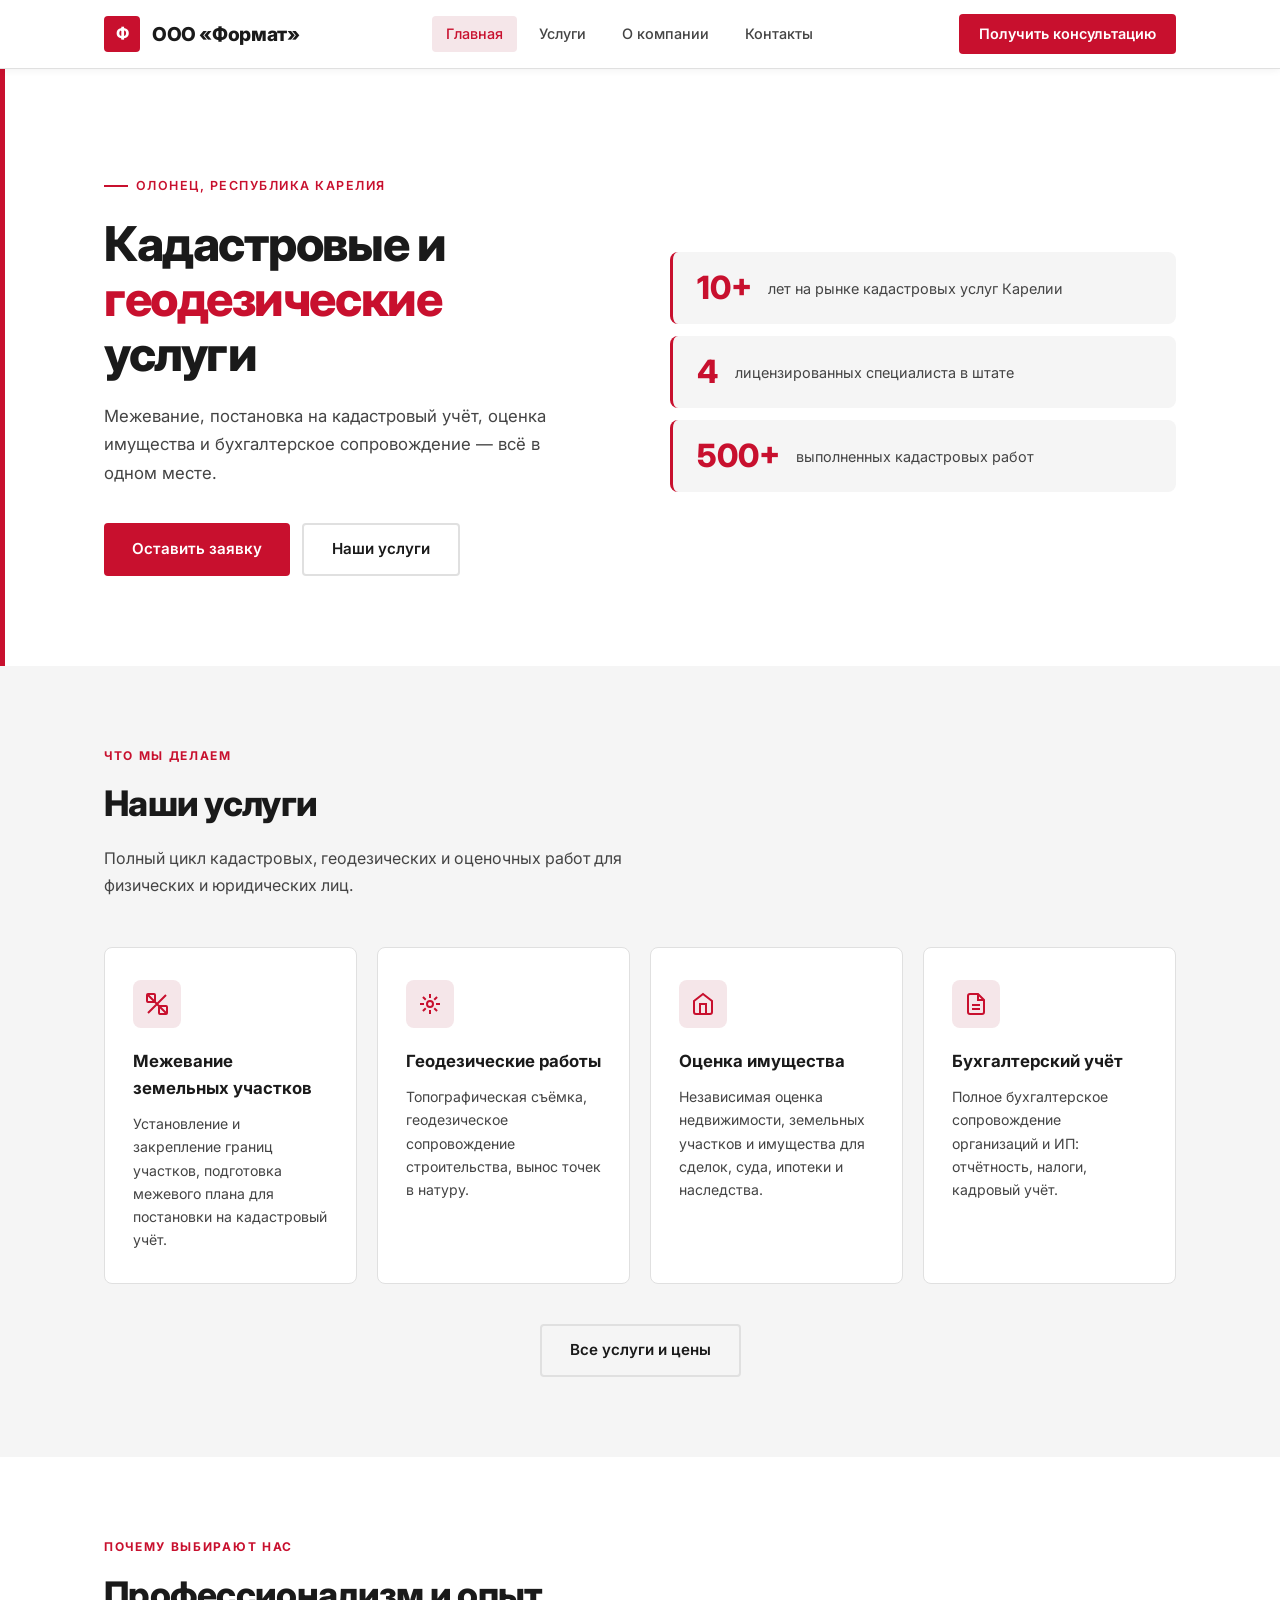
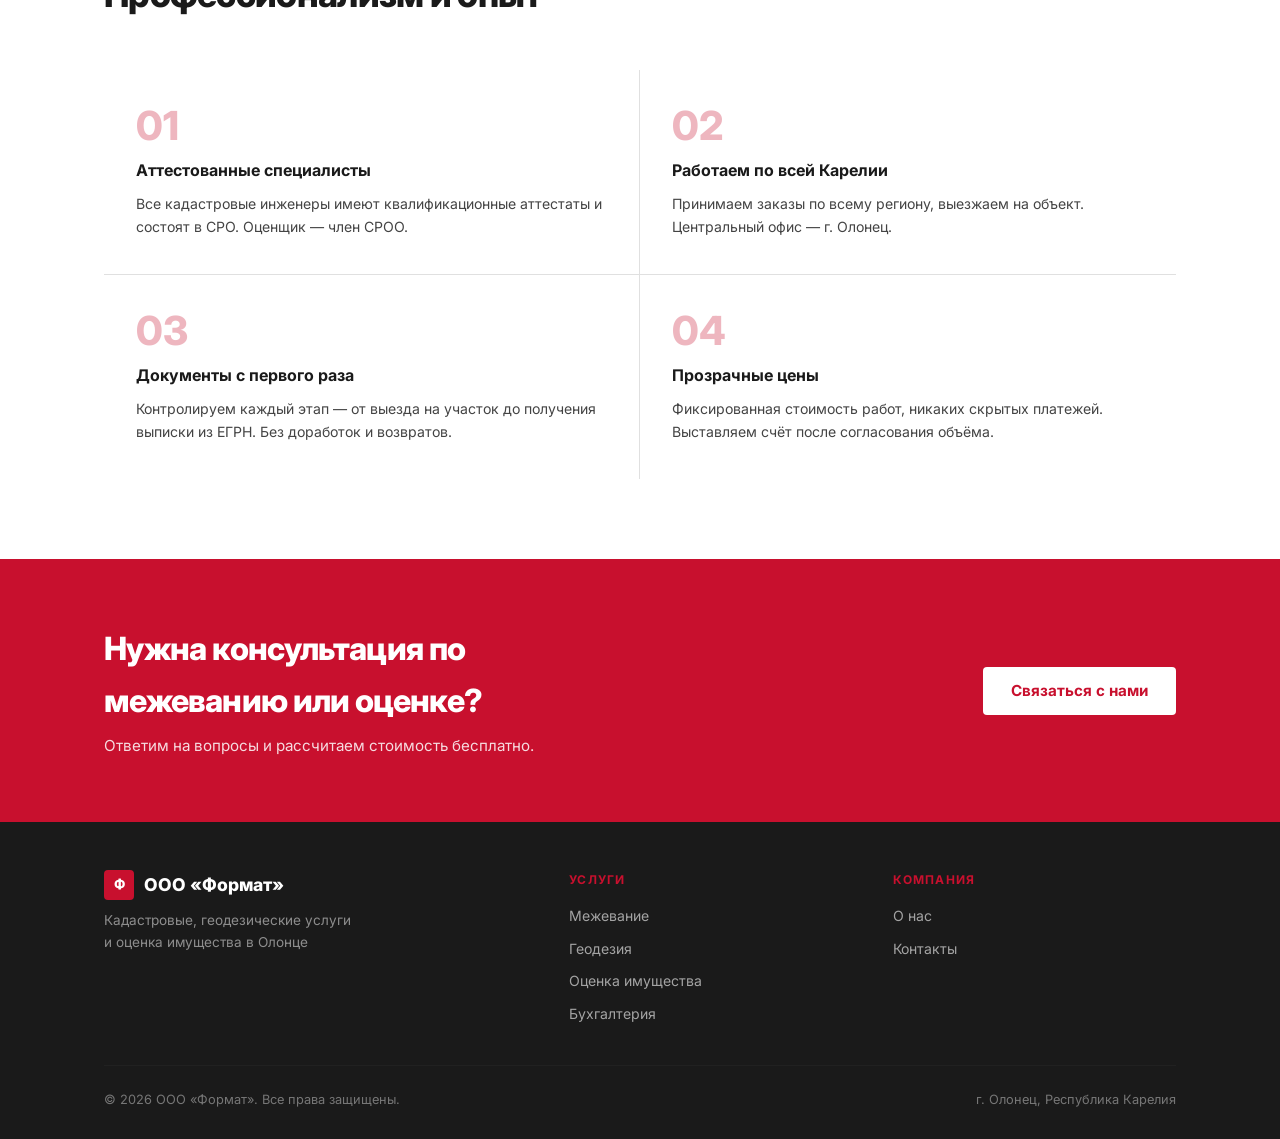
==== index.html @ ab5d1518 "Add files via upload" ====
<!DOCTYPE html>
<html lang="ru">
<head>
  <meta charset="UTF-8">
  <meta name="viewport" content="width=device-width, initial-scale=1.0">
  <title>ООО «Формат» — Кадастровые и геодезические услуги в Олонце</title>
  <meta name="description" content="Межевание, кадастровый учёт, оценка имущества, геодезия и бухгалтерское сопровождение в Олонце и Карелии.">
  <link rel="stylesheet" href="css/style.css">
</head>
<body>

<header class="header">
  <div class="container">
    <div class="header__inner">
      <a href="index.html" class="header__logo">
        <span class="header__logo-mark">Ф</span>
        ООО «Формат»
      </a>
      <nav class="header__nav">
        <a href="index.html" class="nav__link nav__link--active">Главная</a>
        <a href="services.html" class="nav__link">Услуги</a>
        <a href="about.html" class="nav__link">О компании</a>
        <a href="contacts.html" class="nav__link">Контакты</a>
      </nav>
      <a href="contacts.html" class="header__cta">Получить консультацию</a>
      <button class="header__burger" id="burger-btn" aria-label="Открыть меню">
        <span></span><span></span><span></span>
      </button>
    </div>
  </div>
  <nav class="mobile-nav" id="mobile-nav">
    <a href="index.html" class="nav__link">Главная</a>
    <a href="services.html" class="nav__link">Услуги</a>
    <a href="about.html" class="nav__link">О компании</a>
    <a href="contacts.html" class="nav__link">Контакты</a>
  </nav>
</header>

<!-- HERO -->
<section class="hero">
  <div class="container">
    <div class="hero__inner">
      <div class="hero__text">
        <div class="hero__eyebrow">Олонец, Республика Карелия</div>
        <h1 class="hero__title">
          Кадастровые и<br><span>геодезические</span><br>услуги
        </h1>
        <p class="hero__desc">
          Межевание, постановка на кадастровый учёт, оценка имущества и бухгалтерское сопровождение — всё в одном месте.
        </p>
        <div class="hero__actions">
          <a href="contacts.html" class="btn btn--primary">Оставить заявку</a>
          <a href="services.html" class="btn btn--outline">Наши услуги</a>
        </div>
      </div>
      <div class="hero__visual">
        <div class="hero__stat-card">
          <div class="hero__stat-num">10+</div>
          <div class="hero__stat-label">лет на рынке кадастровых услуг Карелии</div>
        </div>
        <div class="hero__stat-card">
          <div class="hero__stat-num">4</div>
          <div class="hero__stat-label">лицензированных специалиста в штате</div>
        </div>
        <div class="hero__stat-card">
          <div class="hero__stat-num">500+</div>
          <div class="hero__stat-label">выполненных кадастровых работ</div>
        </div>
      </div>
    </div>
  </div>
</section>

<!-- SERVICES PREVIEW -->
<section class="section section--gray">
  <div class="container">
    <div class="section__header">
      <div class="section__label">Что мы делаем</div>
      <h2 class="section__title">Наши услуги</h2>
      <p class="section__subtitle">Полный цикл кадастровых, геодезических и оценочных работ для физических и юридических лиц.</p>
    </div>
    <div class="services-grid">
      <div class="service-card">
        <div class="service-card__icon">
          <svg viewBox="0 0 24 24"><path d="M3 21l9-9m0 0l9-9M12 12L3 3m9 9l9 9"/><rect x="2" y="2" width="8" height="8" rx="1"/><rect x="14" y="14" width="8" height="8" rx="1"/></svg>
        </div>
        <div class="service-card__title">Межевание земельных участков</div>
        <div class="service-card__desc">Установление и закрепление границ участков, подготовка межевого плана для постановки на кадастровый учёт.</div>
      </div>
      <div class="service-card">
        <div class="service-card__icon">
          <svg viewBox="0 0 24 24"><circle cx="12" cy="12" r="3"/><path d="M12 2v4M12 18v4M2 12h4M18 12h4M4.93 4.93l2.83 2.83M16.24 16.24l2.83 2.83M4.93 19.07l2.83-2.83M16.24 7.76l2.83-2.83"/></svg>
        </div>
        <div class="service-card__title">Геодезические работы</div>
        <div class="service-card__desc">Топографическая съёмка, геодезическое сопровождение строительства, вынос точек в натуру.</div>
      </div>
      <div class="service-card">
        <div class="service-card__icon">
          <svg viewBox="0 0 24 24"><path d="M3 9l9-7 9 7v11a2 2 0 01-2 2H5a2 2 0 01-2-2z"/><polyline points="9 22 9 12 15 12 15 22"/></svg>
        </div>
        <div class="service-card__title">Оценка имущества</div>
        <div class="service-card__desc">Независимая оценка недвижимости, земельных участков и имущества для сделок, суда, ипотеки и наследства.</div>
      </div>
      <div class="service-card">
        <div class="service-card__icon">
          <svg viewBox="0 0 24 24"><path d="M14 2H6a2 2 0 00-2 2v16a2 2 0 002 2h12a2 2 0 002-2V8z"/><polyline points="14 2 14 8 20 8"/><line x1="16" y1="13" x2="8" y2="13"/><line x1="16" y1="17" x2="8" y2="17"/></svg>
        </div>
        <div class="service-card__title">Бухгалтерский учёт</div>
        <div class="service-card__desc">Полное бухгалтерское сопровождение организаций и ИП: отчётность, налоги, кадровый учёт.</div>
      </div>
    </div>
    <div style="text-align:center; margin-top:40px;">
      <a href="services.html" class="btn btn--outline">Все услуги и цены</a>
    </div>
  </div>
</section>

<!-- WHY US -->
<section class="section">
  <div class="container">
    <div class="section__header">
      <div class="section__label">Почему выбирают нас</div>
      <h2 class="section__title">Профессионализм и опыт</h2>
    </div>
    <div class="why-grid">
      <div class="why-item">
        <div class="why-item__num">01</div>
        <div class="why-item__title">Аттестованные специалисты</div>
        <div class="why-item__desc">Все кадастровые инженеры имеют квалификационные аттестаты и состоят в СРО. Оценщик — член СРОО.</div>
      </div>
      <div class="why-item">
        <div class="why-item__num">02</div>
        <div class="why-item__title">Работаем по всей Карелии</div>
        <div class="why-item__desc">Принимаем заказы по всему региону, выезжаем на объект. Центральный офис — г. Олонец.</div>
      </div>
      <div class="why-item">
        <div class="why-item__num">03</div>
        <div class="why-item__title">Документы с первого раза</div>
        <div class="why-item__desc">Контролируем каждый этап — от выезда на участок до получения выписки из ЕГРН. Без доработок и возвратов.</div>
      </div>
      <div class="why-item">
        <div class="why-item__num">04</div>
        <div class="why-item__title">Прозрачные цены</div>
        <div class="why-item__desc">Фиксированная стоимость работ, никаких скрытых платежей. Выставляем счёт после согласования объёма.</div>
      </div>
    </div>
  </div>
</section>

<!-- CTA -->
<section class="cta-banner">
  <div class="container">
    <div class="cta-banner__inner">
      <div>
        <div class="cta-banner__title">Нужна консультация по межеванию или оценке?</div>
        <div class="cta-banner__sub">Ответим на вопросы и рассчитаем стоимость бесплатно.</div>
      </div>
      <a href="contacts.html" class="btn btn--white">Связаться с нами</a>
    </div>
  </div>
</section>

<footer class="footer">
  <div class="container">
    <div class="footer__inner">
      <div>
        <div class="footer__logo"><span class="footer__logo-mark">Ф</span> ООО «Формат»</div>
        <div class="footer__tagline">Кадастровые, геодезические услуги<br>и оценка имущества в Олонце</div>
      </div>
      <div>
        <div class="footer__heading">Услуги</div>
        <div class="footer__links">
          <a href="services.html">Межевание</a>
          <a href="services.html">Геодезия</a>
          <a href="services.html">Оценка имущества</a>
          <a href="services.html">Бухгалтерия</a>
        </div>
      </div>
      <div>
        <div class="footer__heading">Компания</div>
        <div class="footer__links">
          <a href="about.html">О нас</a>
          <a href="contacts.html">Контакты</a>
        </div>
      </div>
    </div>
    <div class="footer__bottom">
      <span>© 2026 ООО «Формат». Все права защищены.</span>
      <span>г. Олонец, Республика Карелия</span>
    </div>
  </div>
</footer>

<script src="js/main.js"></script>
</body>
</html>
---- css/style.css ----
/* ==============================
   ООО «Формат» — Corporate Site
   ============================== */

@import url('https://fonts.googleapis.com/css2?family=Inter:wght@300;400;500;600;700;800&display=swap');

/* --- Tokens --- */
:root {
  --red:        #C8102E;
  --red-dark:   #8C0A1E;
  --red-light:  #f5e6e9;
  --black:      #1A1A1A;
  --gray-dark:  #444444;
  --gray-mid:   #888888;
  --gray-light: #F5F5F5;
  --white:      #FFFFFF;
  --border:     #E0E0E0;

  --font: 'Inter', system-ui, sans-serif;
  --radius: 4px;
  --transition: 0.2s ease;
  --shadow: 0 2px 12px rgba(0,0,0,0.08);
  --shadow-hover: 0 6px 24px rgba(200,16,46,0.15);
}

/* --- Reset --- */
*, *::before, *::after { box-sizing: border-box; margin: 0; padding: 0; }
html { font-size: 16px; scroll-behavior: smooth; }
body { font-family: var(--font); color: var(--black); background: var(--white); line-height: 1.6; -webkit-font-smoothing: antialiased; }
img { max-width: 100%; display: block; }
a { color: inherit; text-decoration: none; }
ul { list-style: none; }
button { font-family: var(--font); cursor: pointer; border: none; background: none; }

/* --- Layout --- */
.container { max-width: 1120px; margin: 0 auto; padding: 0 24px; }

/* HEADER */
.header { position: sticky; top: 0; z-index: 100; background: var(--white); border-bottom: 1px solid var(--border); box-shadow: 0 1px 8px rgba(0,0,0,0.06); }
.header__inner { display: flex; align-items: center; justify-content: space-between; height: 68px; }
.header__logo { display: flex; align-items: center; gap: 12px; font-weight: 800; font-size: 1.2rem; letter-spacing: -0.02em; color: var(--black); }
.header__logo-mark { display: inline-flex; align-items: center; justify-content: center; width: 36px; height: 36px; background: var(--red); color: var(--white); font-weight: 800; font-size: 1rem; border-radius: var(--radius); }
.header__nav { display: flex; align-items: center; gap: 8px; }
.nav__link { padding: 6px 14px; border-radius: var(--radius); font-size: 0.9rem; font-weight: 500; color: var(--gray-dark); transition: var(--transition); }
.nav__link:hover, .nav__link--active { color: var(--red); background: var(--red-light); }
.header__cta { background: var(--red); color: var(--white); padding: 8px 20px; border-radius: var(--radius); font-size: 0.9rem; font-weight: 600; transition: var(--transition); }
.header__cta:hover { background: var(--red-dark); }
.header__burger { display: none; flex-direction: column; justify-content: center; gap: 5px; width: 40px; height: 40px; padding: 8px; }
.header__burger span { display: block; height: 2px; background: var(--black); border-radius: 2px; transition: var(--transition); }
.header__burger.open span:nth-child(1) { transform: translateY(7px) rotate(45deg); }
.header__burger.open span:nth-child(2) { opacity: 0; }
.header__burger.open span:nth-child(3) { transform: translateY(-7px) rotate(-45deg); }
.mobile-nav { display: none; flex-direction: column; gap: 4px; padding: 12px 24px 20px; background: var(--white); border-bottom: 1px solid var(--border); }
.mobile-nav.open { display: flex; }
.mobile-nav .nav__link { padding: 10px 14px; }

/* HERO */
.hero { position: relative; padding: 100px 0 90px; background: var(--white); overflow: hidden; }
.hero::before { content: ''; position: absolute; left: 0; top: 0; bottom: 0; width: 5px; background: var(--red); }
.hero__inner { display: grid; grid-template-columns: 1fr 1fr; gap: 60px; align-items: center; }
.hero__eyebrow { display: inline-flex; align-items: center; gap: 8px; font-size: 0.78rem; font-weight: 600; letter-spacing: 0.12em; text-transform: uppercase; color: var(--red); margin-bottom: 20px; }
.hero__eyebrow::before { content: ''; display: block; width: 24px; height: 2px; background: var(--red); }
.hero__title { font-size: clamp(2rem, 4vw, 3rem); font-weight: 800; line-height: 1.15; letter-spacing: -0.03em; color: var(--black); margin-bottom: 20px; }
.hero__title span { color: var(--red); }
.hero__desc { font-size: 1.05rem; color: var(--gray-dark); line-height: 1.7; margin-bottom: 36px; max-width: 480px; }
.hero__actions { display: flex; gap: 12px; flex-wrap: wrap; }
.btn { display: inline-flex; align-items: center; gap: 8px; padding: 12px 28px; border-radius: var(--radius); font-size: 0.95rem; font-weight: 600; transition: var(--transition); cursor: pointer; }
.btn--primary { background: var(--red); color: var(--white); }
.btn--primary:hover { background: var(--red-dark); box-shadow: var(--shadow-hover); transform: translateY(-1px); }
.btn--outline { border: 2px solid var(--border); color: var(--black); }
.btn--outline:hover { border-color: var(--red); color: var(--red); }
.hero__visual { display: flex; flex-direction: column; gap: 12px; }
.hero__stat-card { background: var(--gray-light); border-radius: 8px; padding: 20px 24px; display: flex; align-items: center; gap: 16px; border-left: 3px solid var(--red); }
.hero__stat-num { font-size: 2rem; font-weight: 800; color: var(--red); line-height: 1; white-space: nowrap; }
.hero__stat-label { font-size: 0.9rem; color: var(--gray-dark); }

/* SECTIONS COMMON */
.section { padding: 80px 0; }
.section--gray { background: var(--gray-light); }
.section__label { font-size: 0.75rem; font-weight: 700; letter-spacing: 0.14em; text-transform: uppercase; color: var(--red); margin-bottom: 10px; }
.section__title { font-size: clamp(1.6rem, 3vw, 2.2rem); font-weight: 800; letter-spacing: -0.02em; color: var(--black); margin-bottom: 14px; }
.section__subtitle { font-size: 1rem; color: var(--gray-dark); max-width: 560px; line-height: 1.7; margin-bottom: 48px; }
.section__header { margin-bottom: 48px; }

/* SERVICES GRID */
.services-grid { display: grid; grid-template-columns: repeat(auto-fit, minmax(240px, 1fr)); gap: 20px; }
.service-card { background: var(--white); border: 1px solid var(--border); border-radius: 8px; padding: 32px 28px; transition: var(--transition); position: relative; overflow: hidden; }
.service-card::after { content: ''; position: absolute; left: 0; bottom: 0; width: 0; height: 3px; background: var(--red); transition: width 0.3s ease; }
.service-card:hover { box-shadow: var(--shadow-hover); transform: translateY(-2px); border-color: transparent; }
.service-card:hover::after { width: 100%; }
.service-card__icon { width: 48px; height: 48px; background: var(--red-light); border-radius: 8px; display: flex; align-items: center; justify-content: center; margin-bottom: 20px; }
.service-card__icon svg { width: 24px; height: 24px; stroke: var(--red); fill: none; stroke-width: 2; }
.service-card__title { font-size: 1.05rem; font-weight: 700; margin-bottom: 10px; }
.service-card__desc { font-size: 0.88rem; color: var(--gray-dark); line-height: 1.65; }

/* WHY US */
.why-grid { display: grid; grid-template-columns: 1fr 1fr; gap: 0; }
.why-item { padding: 36px 32px; border-bottom: 1px solid var(--border); border-right: 1px solid var(--border); transition: var(--transition); }
.why-item:nth-child(2n) { border-right: none; }
.why-item:nth-last-child(-n+2) { border-bottom: none; }
.why-item:hover { background: var(--red-light); }
.why-item__num { font-size: 2.5rem; font-weight: 800; color: var(--red); opacity: 0.3; line-height: 1; margin-bottom: 12px; }
.why-item__title { font-size: 1rem; font-weight: 700; margin-bottom: 8px; }
.why-item__desc { font-size: 0.88rem; color: var(--gray-dark); line-height: 1.65; }

/* TEAM */
.team-grid { display: grid; grid-template-columns: repeat(auto-fit, minmax(220px, 1fr)); gap: 20px; }
.team-card { background: var(--white); border: 1px solid var(--border); border-radius: 8px; padding: 28px 24px; text-align: center; transition: var(--transition); }
.team-card:hover { box-shadow: var(--shadow-hover); border-color: transparent; }
.team-card__avatar { width: 72px; height: 72px; border-radius: 50%; background: var(--red); color: var(--white); display: flex; align-items: center; justify-content: center; font-size: 1.5rem; font-weight: 800; margin: 0 auto 16px; }
.team-card__name { font-size: 1rem; font-weight: 700; margin-bottom: 4px; }
.team-card__role { font-size: 0.85rem; color: var(--red); font-weight: 500; }

/* CTA BANNER */
.cta-banner { background: var(--red); color: var(--white); padding: 64px 0; }
.cta-banner__inner { display: flex; align-items: center; justify-content: space-between; gap: 32px; }
.cta-banner__title { font-size: clamp(1.4rem, 2.5vw, 2rem); font-weight: 800; letter-spacing: -0.02em; max-width: 520px; }
.cta-banner__sub { font-size: 0.95rem; opacity: 0.85; margin-top: 8px; }
.btn--white { background: var(--white); color: var(--red); font-weight: 700; }
.btn--white:hover { background: var(--gray-light); }

/* CONTACT */
.contact-grid { display: grid; grid-template-columns: 1fr 1.4fr; gap: 60px; align-items: start; }
.contact-info__title { font-size: 1.3rem; font-weight: 700; margin-bottom: 24px; }
.contact-item { display: flex; gap: 16px; margin-bottom: 24px; align-items: flex-start; }
.contact-item__icon { width: 44px; height: 44px; background: var(--red-light); border-radius: 8px; display: flex; align-items: center; justify-content: center; flex-shrink: 0; }
.contact-item__icon svg { width: 20px; height: 20px; stroke: var(--red); fill: none; stroke-width: 2; }
.contact-item__label { font-size: 0.78rem; color: var(--gray-mid); font-weight: 600; text-transform: uppercase; letter-spacing: 0.08em; }
.contact-item__value { font-size: 0.95rem; font-weight: 500; margin-top: 2px; }
.contact-form { background: var(--gray-light); border-radius: 8px; padding: 36px 32px; }
.form__title { font-size: 1.1rem; font-weight: 700; margin-bottom: 24px; }
.form__group { margin-bottom: 18px; }
.form__label { display: block; font-size: 0.83rem; font-weight: 600; color: var(--gray-dark); margin-bottom: 6px; }
.form__input, .form__textarea { width: 100%; padding: 11px 14px; background: var(--white); border: 1px solid var(--border); border-radius: var(--radius); font-family: var(--font); font-size: 0.92rem; color: var(--black); transition: var(--transition); outline: none; }
.form__input:focus, .form__textarea:focus { border-color: var(--red); box-shadow: 0 0 0 3px rgba(200,16,46,0.1); }
.form__textarea { height: 110px; resize: vertical; }
.form__input.error, .form__textarea.error { border-color: var(--red); }
.form__error { font-size: 0.78rem; color: var(--red); margin-top: 4px; display: none; }
.form__error.visible { display: block; }
.form__btn { width: 100%; padding: 13px; margin-top: 4px; }
.form__success { text-align: center; padding: 32px; background: var(--red-light); border-radius: 8px; color: var(--red); font-weight: 600; font-size: 1rem; display: none; }
.form__success.visible { display: block; }

/* PAGE HERO */
.page-hero { background: var(--black); color: var(--white); padding: 60px 0; position: relative; overflow: hidden; }
.page-hero::before { content: ''; position: absolute; left: 0; top: 0; bottom: 0; width: 5px; background: var(--red); }
.page-hero__eyebrow { font-size: 0.75rem; font-weight: 700; letter-spacing: 0.14em; text-transform: uppercase; color: var(--red); margin-bottom: 12px; }
.page-hero__title { font-size: clamp(1.8rem, 3vw, 2.6rem); font-weight: 800; letter-spacing: -0.03em; line-height: 1.15; }
.page-hero__desc { font-size: 1rem; opacity: 0.7; margin-top: 12px; max-width: 540px; }

/* SERVICES PAGE */
.service-detail { display: grid; grid-template-columns: 1fr 1fr; gap: 48px; padding: 48px 0; border-bottom: 1px solid var(--border); align-items: center; }
.service-detail:last-child { border-bottom: none; }
.service-detail:nth-child(even) .service-detail__text { order: 2; }
.service-detail:nth-child(even) .service-detail__visual { order: 1; }
.service-detail__tag { font-size: 0.72rem; font-weight: 700; letter-spacing: 0.12em; text-transform: uppercase; color: var(--red); margin-bottom: 12px; }
.service-detail__title { font-size: 1.5rem; font-weight: 800; letter-spacing: -0.02em; margin-bottom: 16px; }
.service-detail__desc { font-size: 0.95rem; color: var(--gray-dark); line-height: 1.75; margin-bottom: 20px; }
.service-detail__list li { display: flex; gap: 10px; font-size: 0.9rem; color: var(--gray-dark); margin-bottom: 10px; align-items: flex-start; }
.service-detail__list li::before { content: ''; display: block; width: 6px; height: 6px; background: var(--red); border-radius: 50%; margin-top: 8px; flex-shrink: 0; }
.service-detail__visual { background: var(--gray-light); border-radius: 12px; padding: 40px; display: flex; align-items: center; justify-content: center; min-height: 240px; border: 1px solid var(--border); }
.service-detail__visual svg { width: 80px; height: 80px; stroke: var(--red); fill: none; stroke-width: 1.5; opacity: 0.7; }

/* ABOUT */
.about-intro { display: grid; grid-template-columns: 1fr 1fr; gap: 60px; align-items: center; }
.about-intro__text p { font-size: 1rem; color: var(--gray-dark); line-height: 1.8; margin-bottom: 16px; }
.about-facts { display: grid; grid-template-columns: 1fr 1fr; gap: 16px; }
.about-fact { background: var(--gray-light); border-radius: 8px; padding: 24px; border-left: 3px solid var(--red); }
.about-fact__num { font-size: 2rem; font-weight: 800; color: var(--red); line-height: 1; }
.about-fact__label { font-size: 0.85rem; color: var(--gray-dark); margin-top: 4px; }

/* FOOTER */
.footer { background: var(--black); color: var(--white); padding: 48px 0 28px; }
.footer__inner { display: grid; grid-template-columns: 1.5fr 1fr 1fr; gap: 40px; margin-bottom: 40px; }
.footer__logo { font-size: 1.1rem; font-weight: 800; margin-bottom: 10px; display: flex; align-items: center; gap: 10px; }
.footer__logo-mark { width: 30px; height: 30px; background: var(--red); border-radius: var(--radius); display: flex; align-items: center; justify-content: center; font-size: 0.85rem; font-weight: 800; }
.footer__tagline { font-size: 0.85rem; opacity: 0.5; margin-top: 8px; line-height: 1.6; }
.footer__heading { font-size: 0.75rem; font-weight: 700; letter-spacing: 0.1em; text-transform: uppercase; color: var(--red); margin-bottom: 16px; }
.footer__links { display: flex; flex-direction: column; gap: 10px; }
.footer__links a { font-size: 0.88rem; opacity: 0.6; transition: var(--transition); }
.footer__links a:hover { opacity: 1; color: var(--red); }
.footer__bottom { border-top: 1px solid rgba(255,255,255,0.08); padding-top: 24px; display: flex; justify-content: space-between; align-items: center; font-size: 0.8rem; opacity: 0.4; }

/* RESPONSIVE */
@media (max-width: 900px) {
  .hero__inner { grid-template-columns: 1fr; }
  .hero__visual { display: grid; grid-template-columns: 1fr 1fr; }
  .why-grid { grid-template-columns: 1fr; }
  .why-item { border-right: none; }
  .why-item:nth-last-child(-n+2) { border-bottom: 1px solid var(--border); }
  .why-item:last-child { border-bottom: none; }
  .contact-grid { grid-template-columns: 1fr; }
  .cta-banner__inner { flex-direction: column; text-align: center; }
  .about-intro { grid-template-columns: 1fr; }
  .service-detail { grid-template-columns: 1fr; }
  .service-detail:nth-child(even) .service-detail__text { order: 0; }
  .service-detail:nth-child(even) .service-detail__visual { order: 0; }
  .footer__inner { grid-template-columns: 1fr 1fr; }
}
@media (max-width: 600px) {
  .header__nav, .header__cta { display: none; }
  .header__burger { display: flex; }
  .hero { padding: 60px 0; }
  .hero__visual { grid-template-columns: 1fr; }
  .section { padding: 56px 0; }
  .about-facts { grid-template-columns: 1fr; }
  .footer__inner { grid-template-columns: 1fr; }
  .footer__bottom { flex-direction: column; gap: 8px; text-align: center; }
  .contact-form { padding: 24px 20px; }
}
@media (prefers-reduced-motion: reduce) {
  *, *::before, *::after { transition: none !important; animation: none !important; }
}
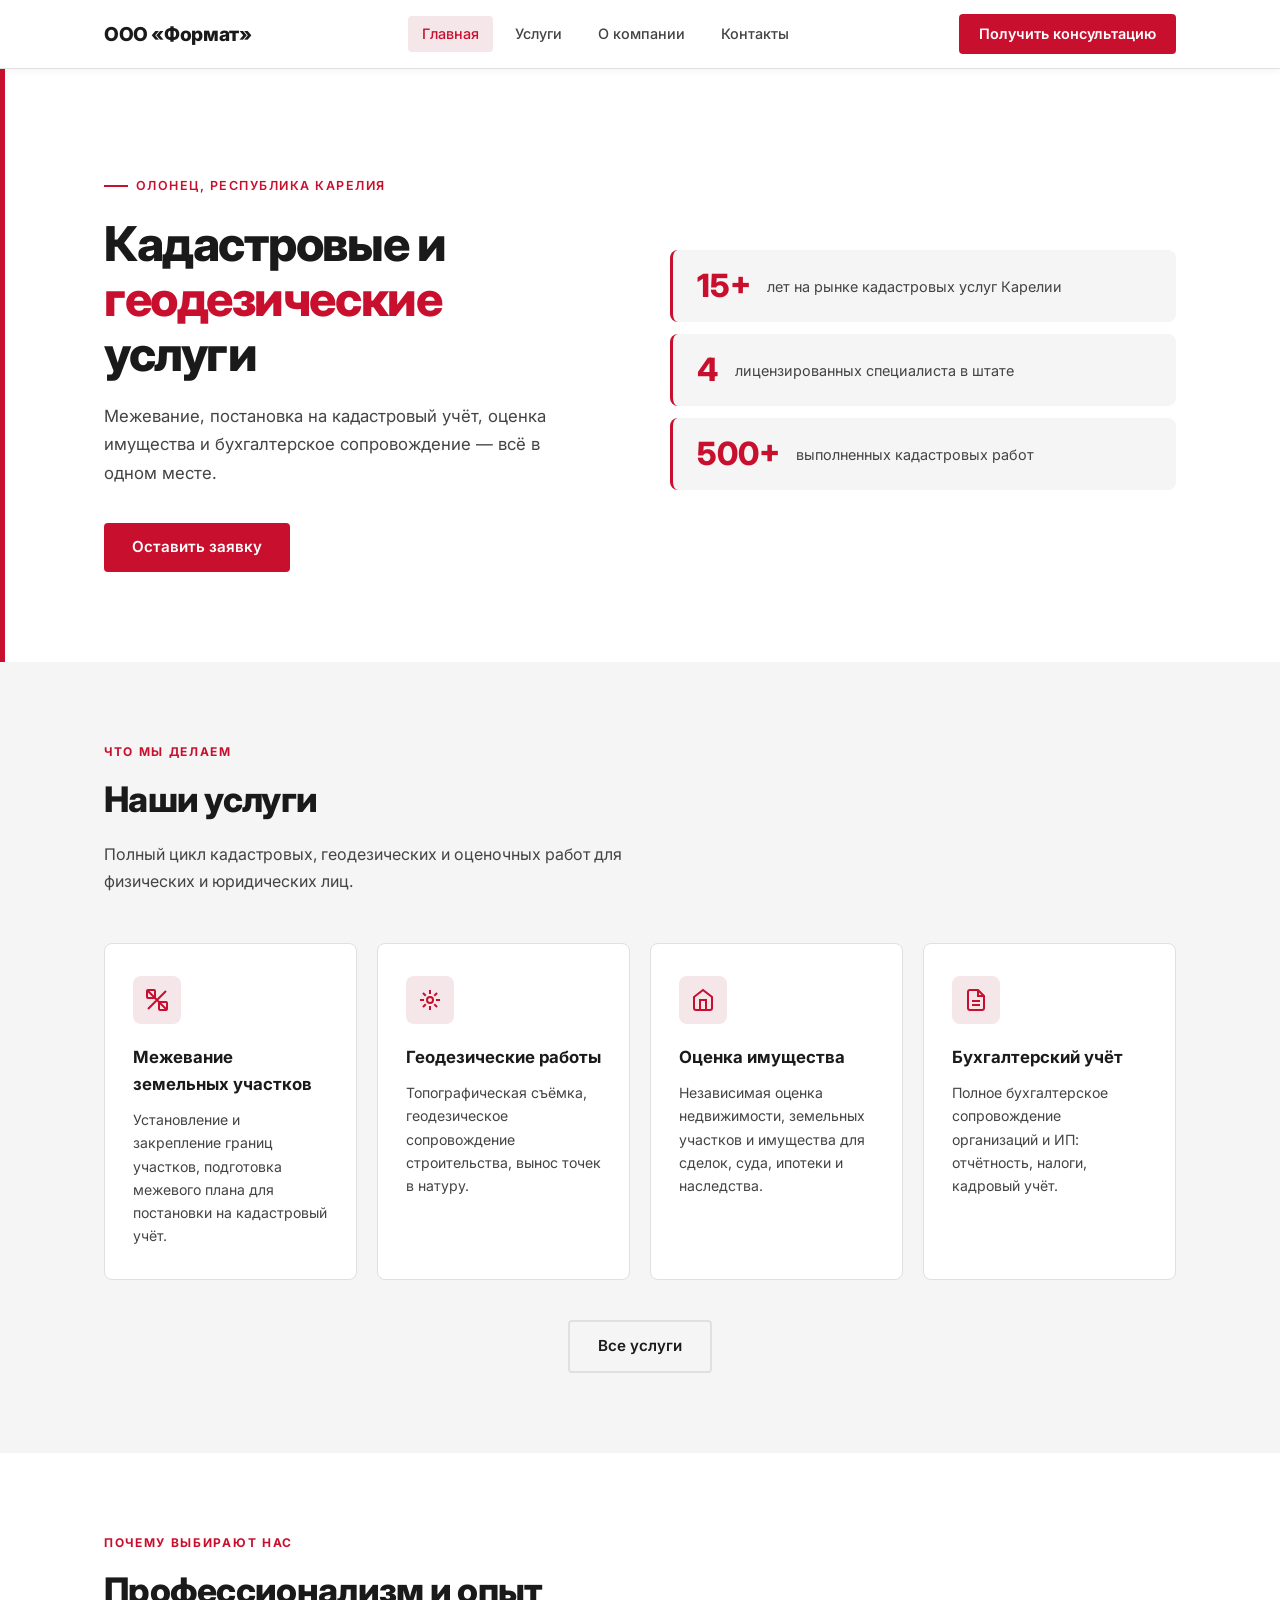
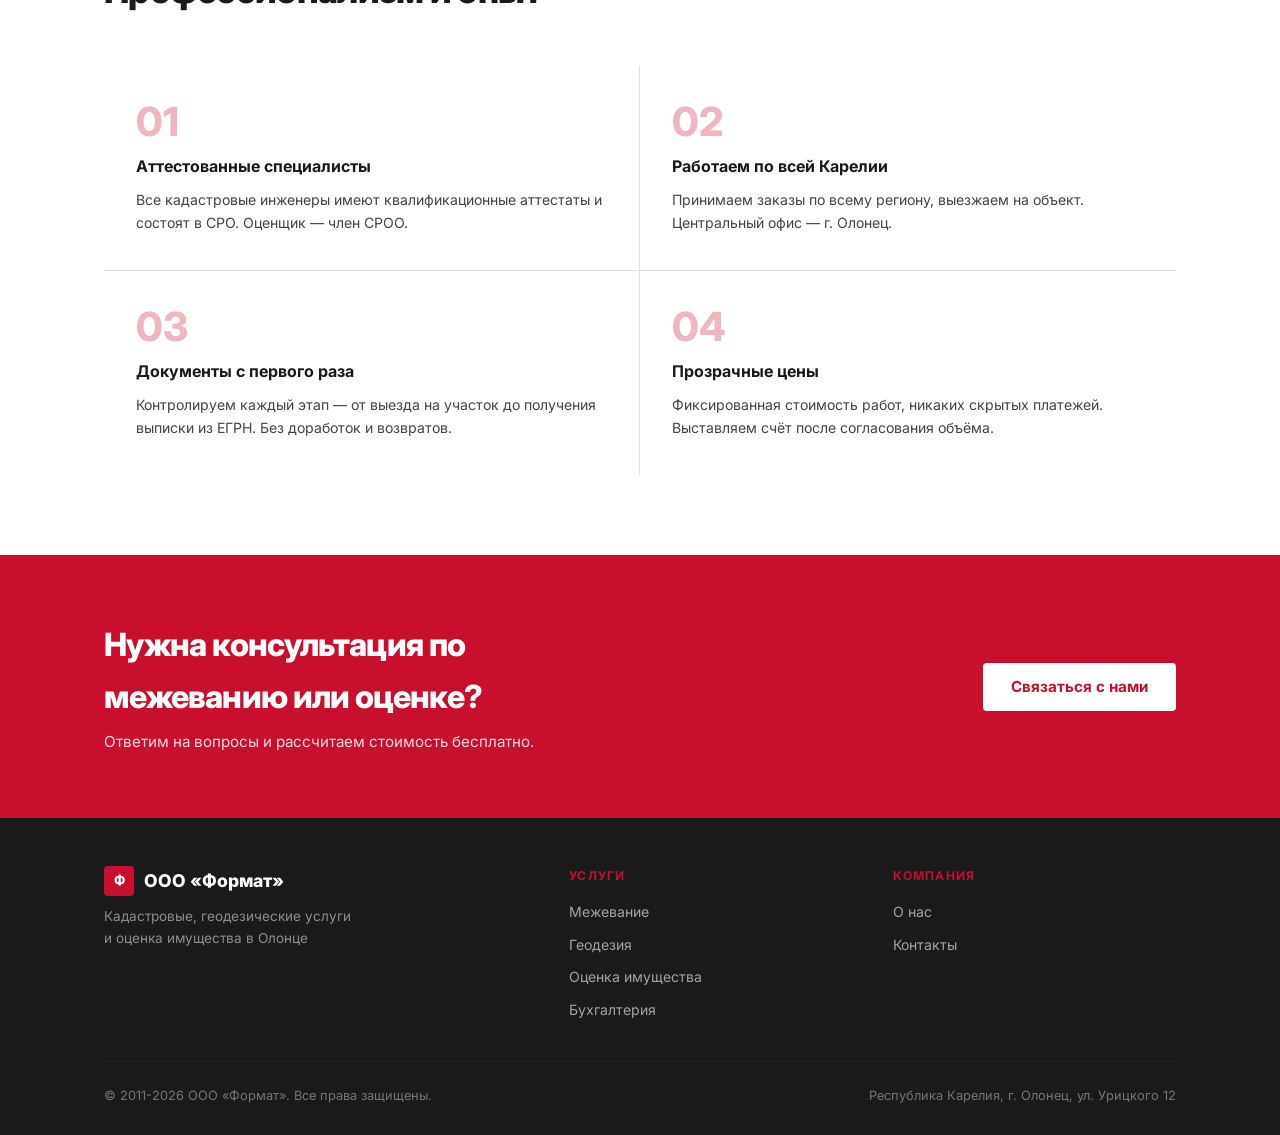
==== commit 81768be5: "Add files via upload" ====
--- a/index.html
+++ b/index.html
@@ -13,7 +13,6 @@
   <div class="container">
     <div class="header__inner">
       <a href="index.html" class="header__logo">
-        <span class="header__logo-mark">Ф</span>
         ООО «Формат»
       </a>
       <nav class="header__nav">
@@ -50,12 +49,11 @@
         </p>
         <div class="hero__actions">
           <a href="contacts.html" class="btn btn--primary">Оставить заявку</a>
-          <a href="services.html" class="btn btn--outline">Наши услуги</a>
         </div>
       </div>
       <div class="hero__visual">
         <div class="hero__stat-card">
-          <div class="hero__stat-num">10+</div>
+          <div class="hero__stat-num">15+</div>
           <div class="hero__stat-label">лет на рынке кадастровых услуг Карелии</div>
         </div>
         <div class="hero__stat-card">
@@ -110,7 +108,7 @@
       </div>
     </div>
     <div style="text-align:center; margin-top:40px;">
-      <a href="services.html" class="btn btn--outline">Все услуги и цены</a>
+      <a href="services.html" class="btn btn--outline">Все услуги</a>
     </div>
   </div>
 </section>
@@ -185,8 +183,8 @@
       </div>
     </div>
     <div class="footer__bottom">
-      <span>© 2026 ООО «Формат». Все права защищены.</span>
-      <span>г. Олонец, Республика Карелия</span>
+      <span>© 2011-2026 ООО «Формат». Все права защищены.</span>
+      <span>Республика Карелия, г. Олонец, ул. Урицкого 12</span>
     </div>
   </div>
 </footer>
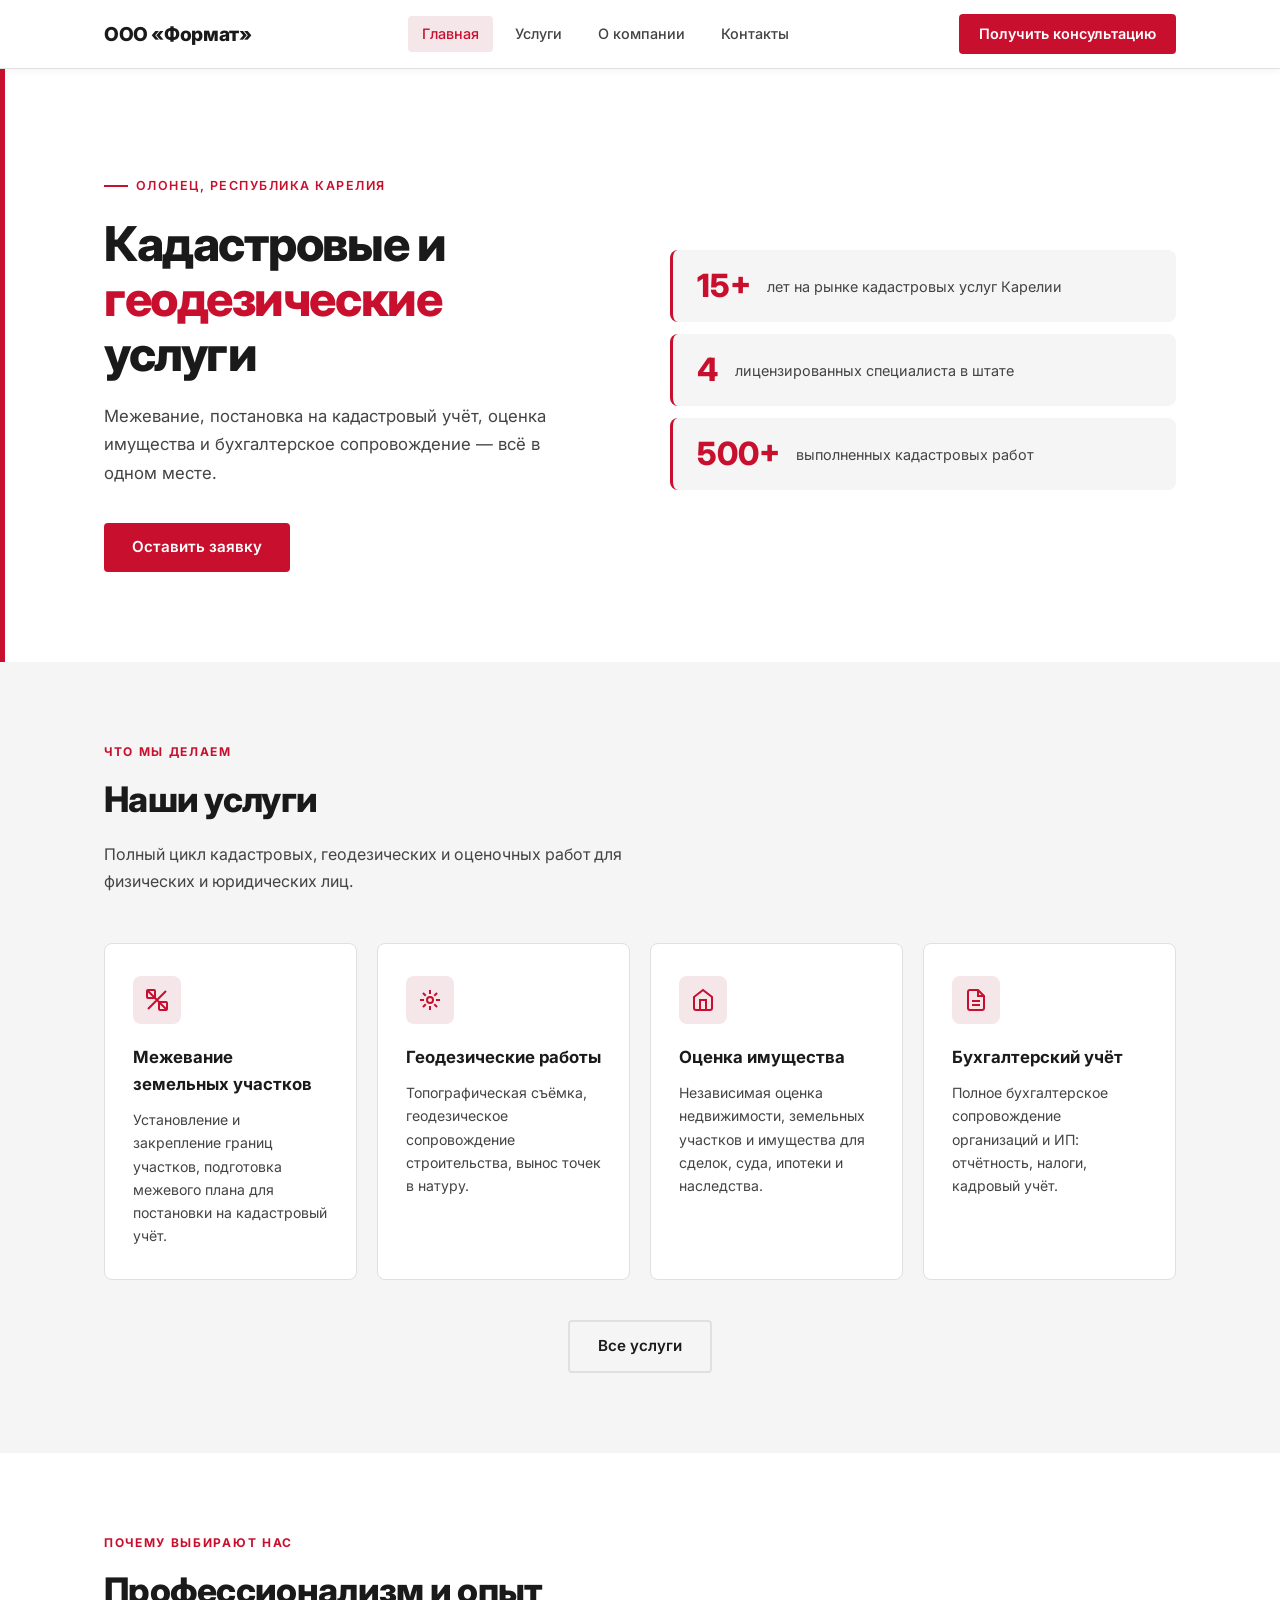
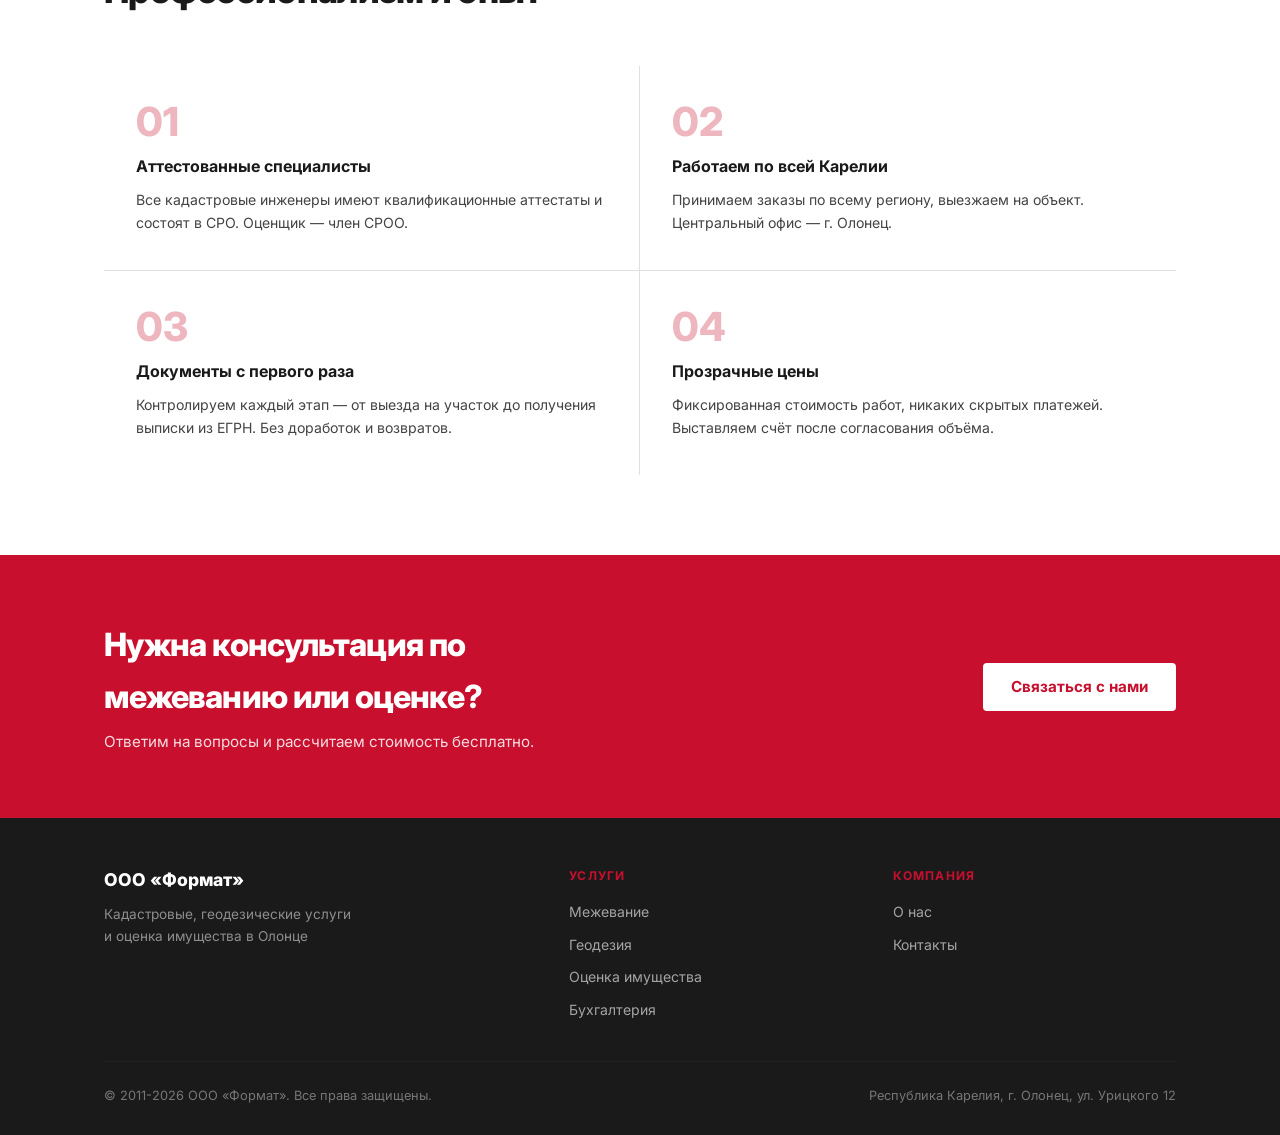
==== commit dae45f21: "Add files via upload" ====
--- a/index.html
+++ b/index.html
@@ -162,7 +162,7 @@
   <div class="container">
     <div class="footer__inner">
       <div>
-        <div class="footer__logo"><span class="footer__logo-mark">Ф</span> ООО «Формат»</div>
+        <div class="footer__logo"> ООО «Формат»</div>
         <div class="footer__tagline">Кадастровые, геодезические услуги<br>и оценка имущества в Олонце</div>
       </div>
       <div>
